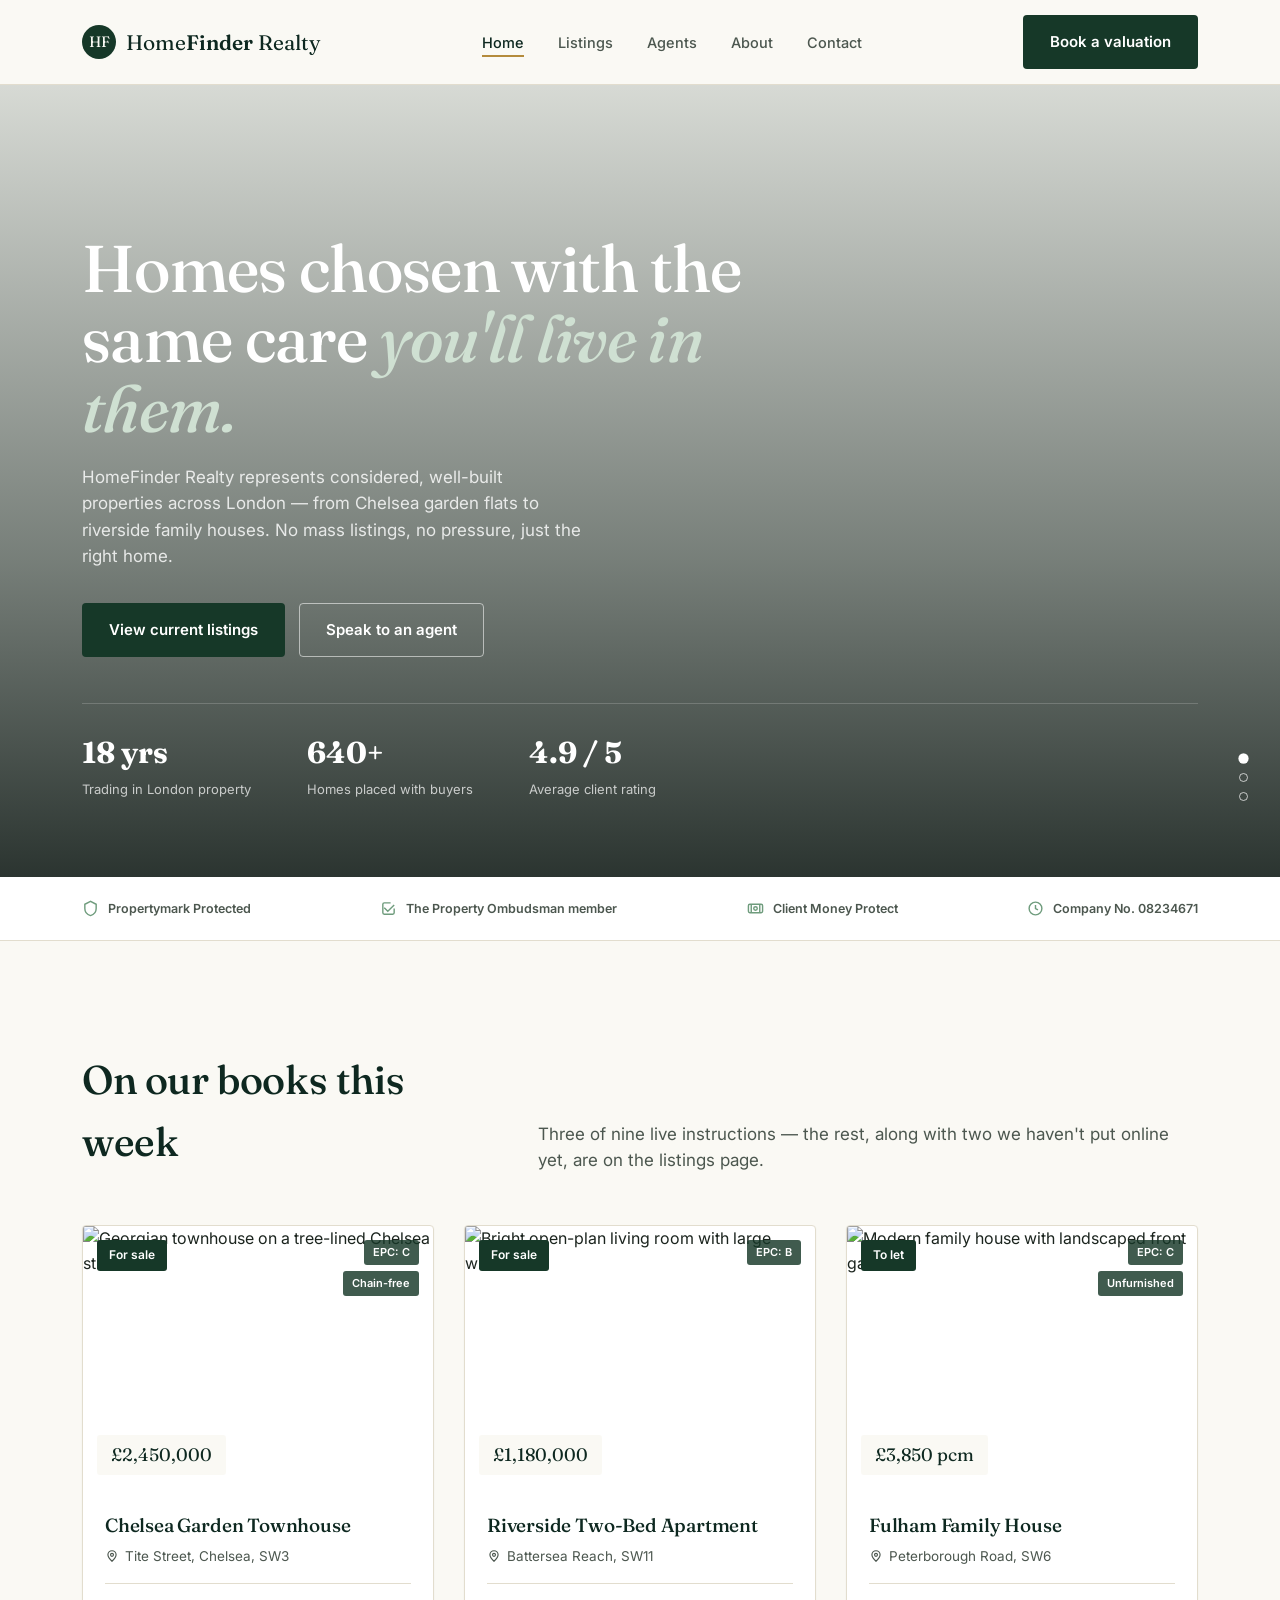
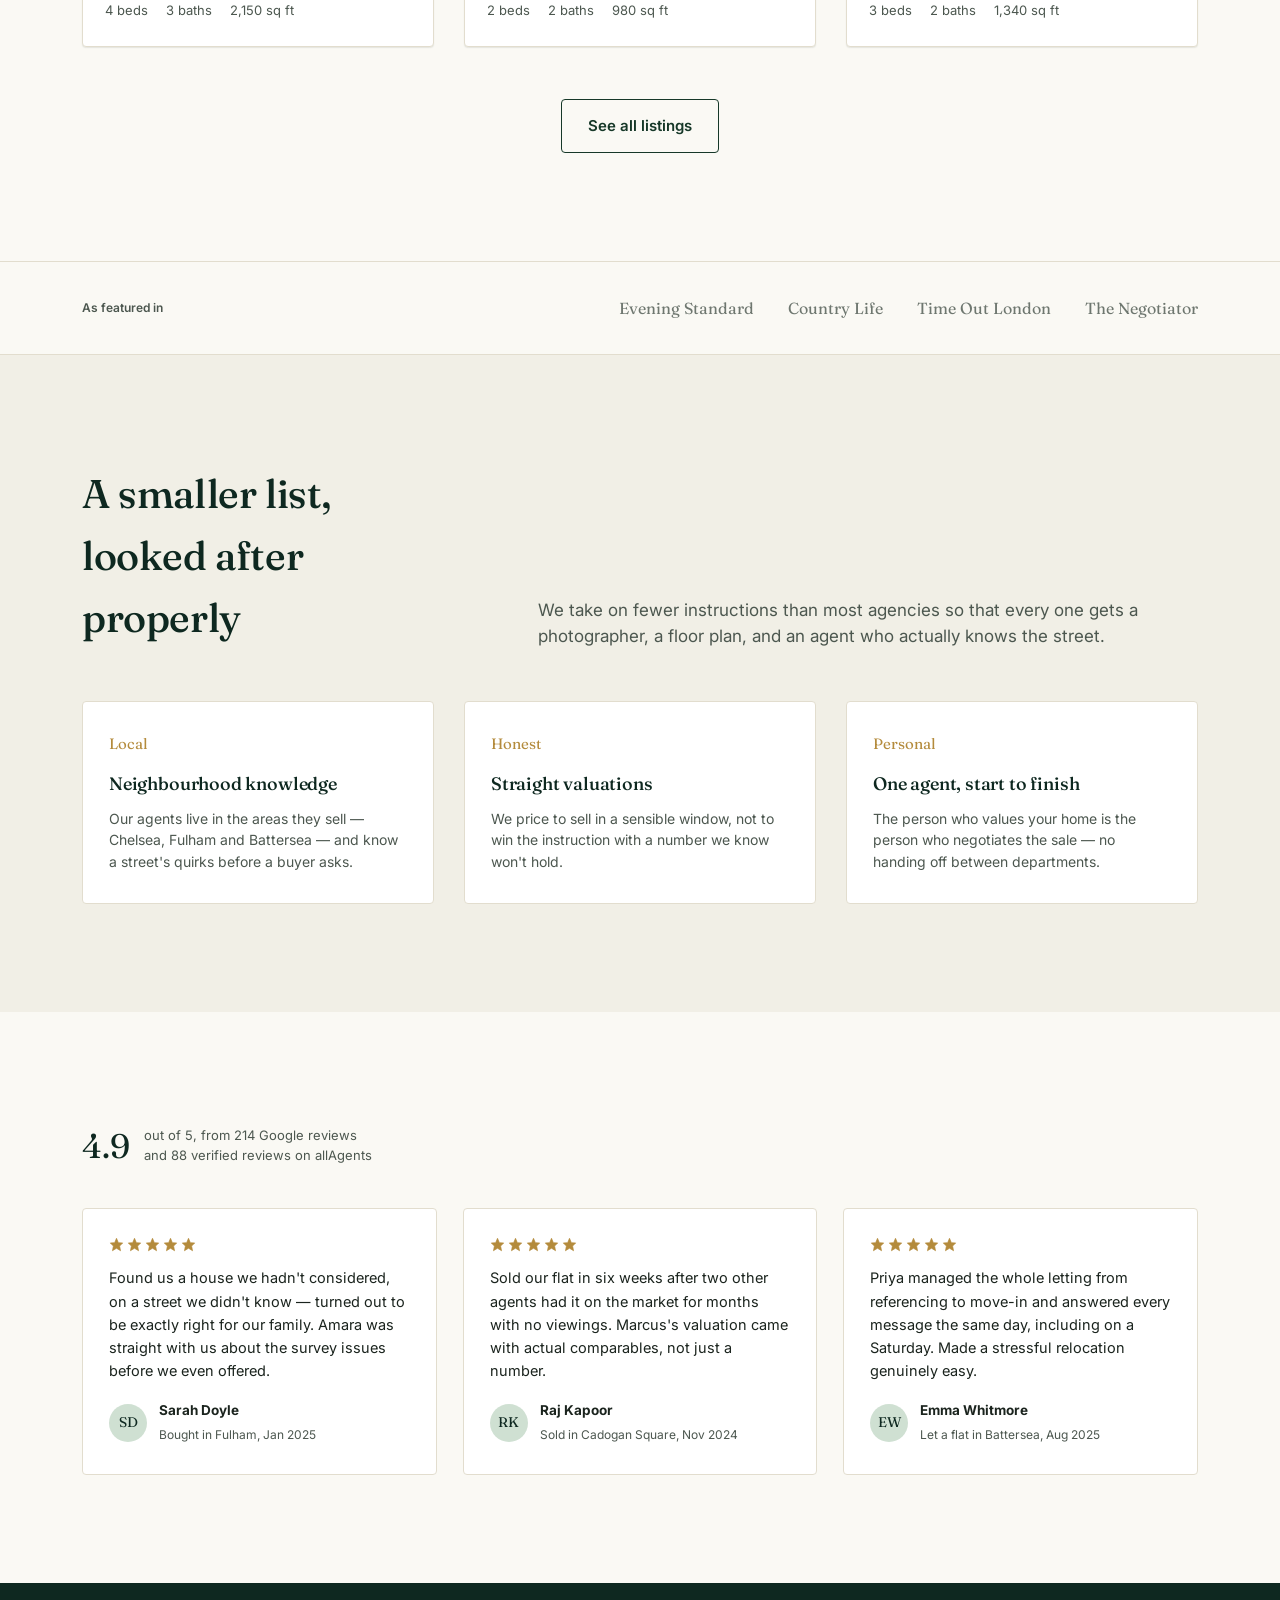
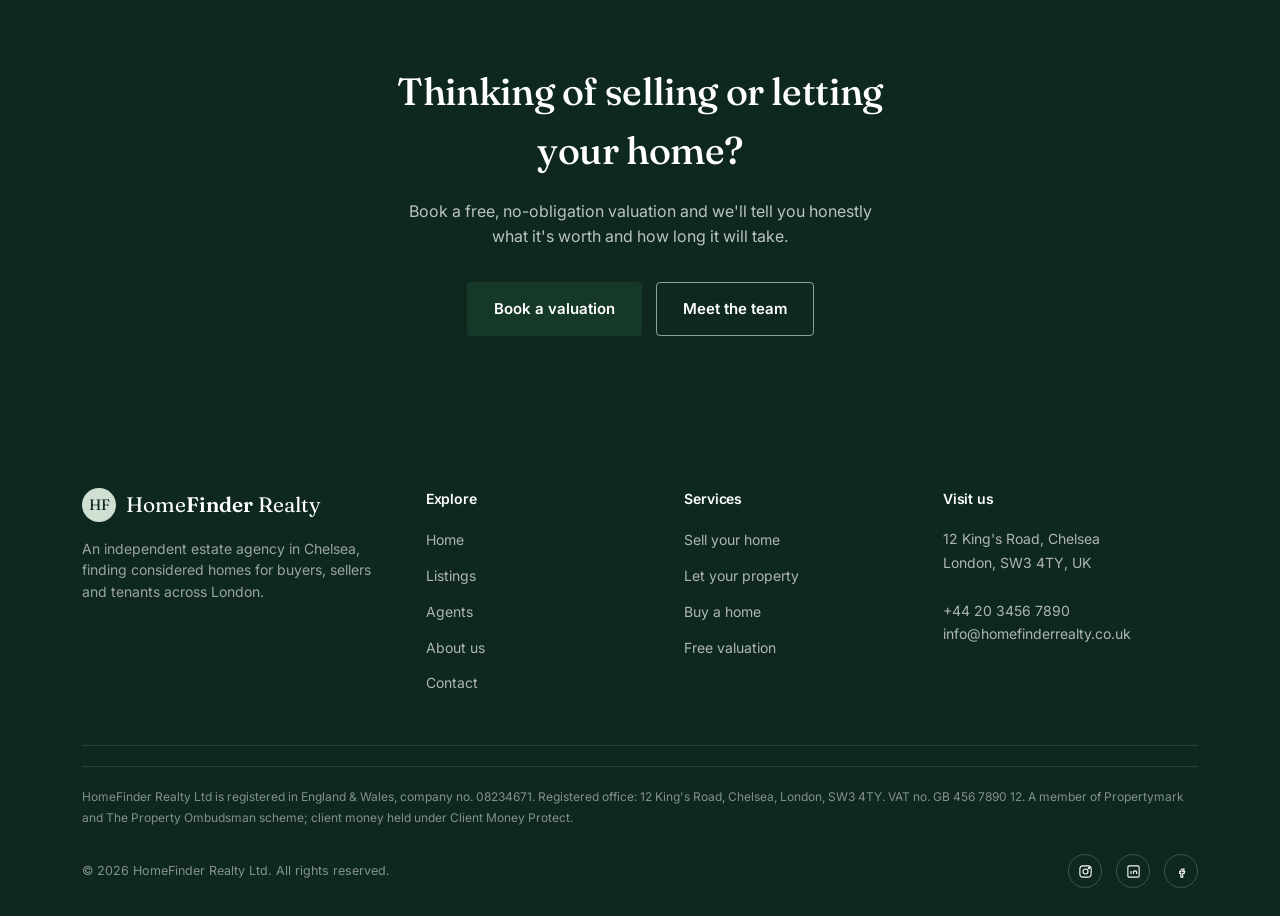
==== index.html @ c227a310 "first commit" ====
<!DOCTYPE html>
<html lang="en">
<head>
<meta charset="UTF-8">
<meta name="viewport" content="width=device-width, initial-scale=1.0">
<title>HomeFinder Realty — Chelsea Estate Agents &amp; Property Specialists</title>
<meta name="description" content="HomeFinder Realty is a Chelsea-based estate agency finding considered, well-built homes across London for buyers, sellers and tenants.">
<link rel="preconnect" href="https://fonts.googleapis.com">
<link rel="stylesheet" href="css/style.css">
</head>
<body>

<!-- ================= HEADER ================= -->
<header class="site-header">
  <div class="container">
    <a href="index.html" class="brand">
      <span class="mark">HF</span>
      <span class="name">Home<b>Finder</b> Realty</span>
    </a>
    <nav class="main-nav" aria-label="Primary">
      <ul>
        <li><a href="index.html" aria-current="page">Home</a></li>
        <li><a href="listings.html">Listings</a></li>
        <li><a href="agents.html">Agents</a></li>
        <li><a href="about.html">About</a></li>
        <li><a href="contact.html">Contact</a></li>
      </ul>
    </nav>
    <div class="header-actions">
      <a class="phone" href="tel:+442034567890">+44 20 3456 7890</a>
      <a class="btn btn-primary" href="contact.html">Book a valuation</a>
      <button class="nav-toggle" aria-label="Toggle menu" aria-expanded="false"><span></span></button>
    </div>
  </div>
</header>

<!-- ================= HERO ================= -->
<section class="hero">
  <div class="hero-slides">
    <div class="hero-slide is-active" style="background-image:url('https://images.unsplash.com/photo-1600596542815-ffad4c1539a9?auto=format&fit=crop&w=1600&q=80');"></div>
    <div class="hero-slide" style="background-image:url('https://images.unsplash.com/photo-1600585154340-be6161a56a0c?auto=format&fit=crop&w=1600&q=80');"></div>
    <div class="hero-slide" style="background-image:url('https://images.unsplash.com/photo-1600607687939-ce8a6c25118c?auto=format&fit=crop&w=1600&q=80');"></div>
  </div>
  <div class="container hero-content">
    <h1>Homes chosen with the same care <em>you'll live in them.</em></h1>
    <p class="hero-sub">HomeFinder Realty represents considered, well-built properties across London — from Chelsea garden flats to riverside family houses. No mass listings, no pressure, just the right home.</p>
    <div class="hero-cta">
      <a href="listings.html" class="btn btn-primary">View current listings</a>
      <a href="contact.html" class="btn btn-ghost on-dark">Speak to an agent</a>
    </div>
    <div class="hero-stats">
      <div class="stat"><b>18 yrs</b><span>Trading in London property</span></div>
      <div class="stat"><b>640+</b><span>Homes placed with buyers</span></div>
      <div class="stat"><b>4.9 / 5</b><span>Average client rating</span></div>
    </div>
  </div>
  <div class="hero-dots">
    <button class="is-active" aria-label="Slide 1"></button>
    <button aria-label="Slide 2"></button>
    <button aria-label="Slide 3"></button>
  </div>
</section>

<!-- ================= TRUST BAR ================= -->
<section class="trust-bar">
  <div class="container">
    <div class="trust-item">
      <svg viewBox="0 0 24 24" fill="none" stroke="currentColor" stroke-width="2"><path d="M12 2 4 6v6c0 5 3.4 8.7 8 10 4.6-1.3 8-5 8-10V6l-8-4z"/></svg>
      Propertymark Protected
    </div>
    <div class="trust-item">
      <svg viewBox="0 0 24 24" fill="none" stroke="currentColor" stroke-width="2"><path d="m20 7-9 9-5-5"/><path d="M20 12v6a2 2 0 0 1-2 2H6a2 2 0 0 1-2-2V6a2 2 0 0 1 2-2h9"/></svg>
      The Property Ombudsman member
    </div>
    <div class="trust-item">
      <svg viewBox="0 0 24 24" fill="none" stroke="currentColor" stroke-width="2"><rect x="2" y="6" width="20" height="12" rx="2"/><circle cx="12" cy="12" r="2.5"/><path d="M6 6v12M18 6v12"/></svg>
      Client Money Protect
    </div>
    <div class="trust-item">
      <svg viewBox="0 0 24 24" fill="none" stroke="currentColor" stroke-width="2"><circle cx="12" cy="12" r="9"/><path d="M12 7v5l3.5 2"/></svg>
      Company No. 08234671
    </div>
  </div>
</section>

<!-- ================= FEATURED LISTINGS ================= -->
<section class="section">
  <div class="container">
    <div class="section-head reveal">
      <div>
        <h2>On our books this week</h2>
      </div>
      <p class="lede">Three of nine live instructions — the rest, along with two we haven't put online yet, are on the listings page.</p>
    </div>

    <div class="grid-cards">

      <article class="card reveal">
        <div class="card-media">
          <img src="https://images.unsplash.com/photo-1600585154340-be6161a56a0c?auto=format&fit=crop&w=800&q=80" alt="Georgian townhouse on a tree-lined Chelsea street">
          <span class="card-tag">For sale</span>
          <div class="card-badges"><span class="chip">EPC: C</span><span class="chip">Chain-free</span></div>
          <span class="card-price">£2,450,000</span>
        </div>
        <div class="card-body">
          <h3>Chelsea Garden Townhouse</h3>
          <p class="card-loc">
            <svg width="14" height="14" viewBox="0 0 24 24" fill="none" stroke="currentColor" stroke-width="2"><path d="M12 21s-7-6.2-7-11a7 7 0 0 1 14 0c0 4.8-7 11-7 11z"/><circle cx="12" cy="10" r="2.5"/></svg>
            Tite Street, Chelsea, SW3
          </p>
          <div class="card-meta">
            <span>4 beds</span>
            <span>3 baths</span>
            <span>2,150 sq ft</span>
          </div>
        </div>
      </article>

      <article class="card reveal">
        <div class="card-media">
          <img src="https://images.unsplash.com/photo-1600596542815-ffad4c1539a9?auto=format&fit=crop&w=800&q=80" alt="Bright open-plan living room with large windows">
          <span class="card-tag">For sale</span>
          <div class="card-badges"><span class="chip">EPC: B</span></div>
          <span class="card-price">£1,180,000</span>
        </div>
        <div class="card-body">
          <h3>Riverside Two-Bed Apartment</h3>
          <p class="card-loc">
            <svg width="14" height="14" viewBox="0 0 24 24" fill="none" stroke="currentColor" stroke-width="2"><path d="M12 21s-7-6.2-7-11a7 7 0 0 1 14 0c0 4.8-7 11-7 11z"/><circle cx="12" cy="10" r="2.5"/></svg>
            Battersea Reach, SW11
          </p>
          <div class="card-meta">
            <span>2 beds</span>
            <span>2 baths</span>
            <span>980 sq ft</span>
          </div>
        </div>
      </article>

      <article class="card reveal">
        <div class="card-media">
          <img src="https://images.unsplash.com/photo-1512917774080-9991f1c4c750?auto=format&fit=crop&w=800&q=80" alt="Modern family house with landscaped front garden">
          <span class="card-tag">To let</span>
          <div class="card-badges"><span class="chip">EPC: C</span><span class="chip">Unfurnished</span></div>
          <span class="card-price">£3,850 pcm</span>
        </div>
        <div class="card-body">
          <h3>Fulham Family House</h3>
          <p class="card-loc">
            <svg width="14" height="14" viewBox="0 0 24 24" fill="none" stroke="currentColor" stroke-width="2"><path d="M12 21s-7-6.2-7-11a7 7 0 0 1 14 0c0 4.8-7 11-7 11z"/><circle cx="12" cy="10" r="2.5"/></svg>
            Peterborough Road, SW6
          </p>
          <div class="card-meta">
            <span>3 beds</span>
            <span>2 baths</span>
            <span>1,340 sq ft</span>
          </div>
        </div>
      </article>

    </div>

    <div class="section-foot reveal">
      <a href="listings.html" class="btn btn-ghost">See all listings</a>
    </div>
  </div>
</section>

<!-- ================= PRESS / ACCREDITATION ================= -->
<section class="press-strip">
  <div class="container">
    <span class="label">As featured in</span>
    <div class="press-names">
      <span>Evening Standard</span>
      <span>Country Life</span>
      <span>Time Out London</span>
      <span>The Negotiator</span>
    </div>
  </div>
</section>

<!-- ================= WHY HOMEFINDER ================= -->
<section class="section section-alt">
  <div class="container">
    <div class="section-head reveal">
      <div>
        <h2>A smaller list, looked after properly</h2>
      </div>
      <p class="lede">We take on fewer instructions than most agencies so that every one gets a photographer, a floor plan, and an agent who actually knows the street.</p>
    </div>
    <div class="values-grid">
      <div class="value-item reveal">
        <p class="num">Local</p>
        <h3>Neighbourhood knowledge</h3>
        <p>Our agents live in the areas they sell — Chelsea, Fulham and Battersea — and know a street's quirks before a buyer asks.</p>
      </div>
      <div class="value-item reveal">
        <p class="num">Honest</p>
        <h3>Straight valuations</h3>
        <p>We price to sell in a sensible window, not to win the instruction with a number we know won't hold.</p>
      </div>
      <div class="value-item reveal">
        <p class="num">Personal</p>
        <h3>One agent, start to finish</h3>
        <p>The person who values your home is the person who negotiates the sale — no handing off between departments.</p>
      </div>
    </div>
  </div>
</section>

<!-- ================= REVIEWS ================= -->
<section class="section">
  <div class="container">
    <div class="review-summary reveal">
      <span class="score">4.9</span>
      <div class="score-detail">out of 5, from 214 Google reviews<br>and 88 verified reviews on allAgents</div>
    </div>
    <div class="review-grid">

      <div class="review-card reveal">
        <div class="review-stars">
          <svg viewBox="0 0 24 24"><polygon points="12 2 15 9 22 9.5 17 14.5 18.5 22 12 18 5.5 22 7 14.5 2 9.5 9 9"/></svg>
          <svg viewBox="0 0 24 24"><polygon points="12 2 15 9 22 9.5 17 14.5 18.5 22 12 18 5.5 22 7 14.5 2 9.5 9 9"/></svg>
          <svg viewBox="0 0 24 24"><polygon points="12 2 15 9 22 9.5 17 14.5 18.5 22 12 18 5.5 22 7 14.5 2 9.5 9 9"/></svg>
          <svg viewBox="0 0 24 24"><polygon points="12 2 15 9 22 9.5 17 14.5 18.5 22 12 18 5.5 22 7 14.5 2 9.5 9 9"/></svg>
          <svg viewBox="0 0 24 24"><polygon points="12 2 15 9 22 9.5 17 14.5 18.5 22 12 18 5.5 22 7 14.5 2 9.5 9 9"/></svg>
        </div>
        <p>Found us a house we hadn't considered, on a street we didn't know — turned out to be exactly right for our family. Amara was straight with us about the survey issues before we even offered.</p>
        <div class="review-who">
          <span class="avatar">SD</span>
          <div><b>Sarah Doyle</b><span>Bought in Fulham, Jan 2025</span></div>
        </div>
      </div>

      <div class="review-card reveal">
        <div class="review-stars">
          <svg viewBox="0 0 24 24"><polygon points="12 2 15 9 22 9.5 17 14.5 18.5 22 12 18 5.5 22 7 14.5 2 9.5 9 9"/></svg>
          <svg viewBox="0 0 24 24"><polygon points="12 2 15 9 22 9.5 17 14.5 18.5 22 12 18 5.5 22 7 14.5 2 9.5 9 9"/></svg>
          <svg viewBox="0 0 24 24"><polygon points="12 2 15 9 22 9.5 17 14.5 18.5 22 12 18 5.5 22 7 14.5 2 9.5 9 9"/></svg>
          <svg viewBox="0 0 24 24"><polygon points="12 2 15 9 22 9.5 17 14.5 18.5 22 12 18 5.5 22 7 14.5 2 9.5 9 9"/></svg>
          <svg viewBox="0 0 24 24"><polygon points="12 2 15 9 22 9.5 17 14.5 18.5 22 12 18 5.5 22 7 14.5 2 9.5 9 9"/></svg>
        </div>
        <p>Sold our flat in six weeks after two other agents had it on the market for months with no viewings. Marcus's valuation came with actual comparables, not just a number.</p>
        <div class="review-who">
          <span class="avatar">RK</span>
          <div><b>Raj Kapoor</b><span>Sold in Cadogan Square, Nov 2024</span></div>
        </div>
      </div>

      <div class="review-card reveal">
        <div class="review-stars">
          <svg viewBox="0 0 24 24"><polygon points="12 2 15 9 22 9.5 17 14.5 18.5 22 12 18 5.5 22 7 14.5 2 9.5 9 9"/></svg>
          <svg viewBox="0 0 24 24"><polygon points="12 2 15 9 22 9.5 17 14.5 18.5 22 12 18 5.5 22 7 14.5 2 9.5 9 9"/></svg>
          <svg viewBox="0 0 24 24"><polygon points="12 2 15 9 22 9.5 17 14.5 18.5 22 12 18 5.5 22 7 14.5 2 9.5 9 9"/></svg>
          <svg viewBox="0 0 24 24"><polygon points="12 2 15 9 22 9.5 17 14.5 18.5 22 12 18 5.5 22 7 14.5 2 9.5 9 9"/></svg>
          <svg viewBox="0 0 24 24"><polygon points="12 2 15 9 22 9.5 17 14.5 18.5 22 12 18 5.5 22 7 14.5 2 9.5 9 9"/></svg>
        </div>
        <p>Priya managed the whole letting from referencing to move-in and answered every message the same day, including on a Saturday. Made a stressful relocation genuinely easy.</p>
        <div class="review-who">
          <span class="avatar">EW</span>
          <div><b>Emma Whitmore</b><span>Let a flat in Battersea, Aug 2025</span></div>
        </div>
      </div>

    </div>
  </div>
</section>

<!-- ================= CTA BAND ================= -->
<section class="cta-band">
  <div class="container reveal">
    <h2>Thinking of selling or letting your home?</h2>
    <p>Book a free, no-obligation valuation and we'll tell you honestly what it's worth and how long it will take.</p>
    <div class="btn-group">
      <a href="contact.html" class="btn btn-primary">Book a valuation</a>
      <a href="agents.html" class="btn btn-ghost on-dark">Meet the team</a>
    </div>
  </div>
</section>

<!-- ================= FOOTER ================= -->
<footer class="site-footer">
  <div class="container">
    <div class="footer-grid">
      <div class="footer-brand">
        <a href="index.html" class="brand">
          <span class="mark">HF</span>
          <span class="name">Home<b>Finder</b> Realty</span>
        </a>
        <p>An independent estate agency in Chelsea, finding considered homes for buyers, sellers and tenants across London.</p>
      </div>
      <div class="footer-col">
        <h4>Explore</h4>
        <ul>
          <li><a href="index.html">Home</a></li>
          <li><a href="listings.html">Listings</a></li>
          <li><a href="agents.html">Agents</a></li>
          <li><a href="about.html">About us</a></li>
          <li><a href="contact.html">Contact</a></li>
        </ul>
      </div>
      <div class="footer-col">
        <h4>Services</h4>
        <ul>
          <li><a href="contact.html">Sell your home</a></li>
          <li><a href="contact.html">Let your property</a></li>
          <li><a href="listings.html">Buy a home</a></li>
          <li><a href="contact.html">Free valuation</a></li>
        </ul>
      </div>
      <div class="footer-col">
        <h4>Visit us</h4>
        <address>
          12 King's Road, Chelsea<br>
          London, SW3 4TY, UK<br><br>
          <a href="tel:+442034567890">+44 20 3456 7890</a><br>
          <a href="mailto:info@homefinderrealty.co.uk">info@homefinderrealty.co.uk</a>
        </address>
      </div>
    </div>
    <p class="legal-strip">HomeFinder Realty Ltd is registered in England &amp; Wales, company no. 08234671. Registered office: 12 King's Road, Chelsea, London, SW3 4TY. VAT no. GB 456 7890 12. A member of Propertymark and The Property Ombudsman scheme; client money held under Client Money Protect.</p>
    <div class="footer-bottom">
      <span>© <span data-year></span> HomeFinder Realty Ltd. All rights reserved.</span>
      <div class="social-row">
        <a href="#" aria-label="Instagram"><svg viewBox="0 0 24 24" fill="none" stroke="currentColor" stroke-width="1.8"><rect x="3" y="3" width="18" height="18" rx="5"/><circle cx="12" cy="12" r="4"/><circle cx="17.5" cy="6.5" r="1"/></svg></a>
        <a href="#" aria-label="LinkedIn"><svg viewBox="0 0 24 24" fill="none" stroke="currentColor" stroke-width="1.8"><rect x="3" y="3" width="18" height="18" rx="2"/><line x1="8" y1="11" x2="8" y2="16"/><line x1="8" y1="8" x2="8" y2="8"/><line x1="12" y1="11" x2="12" y2="16"/><path d="M12 13c0-1.2 1-2 2.5-2s2.5.8 2.5 2v3"/></svg></a>
        <a href="#" aria-label="Facebook"><svg viewBox="0 0 24 24" fill="none" stroke="currentColor" stroke-width="1.8"><path d="M15 8h-2a2 2 0 0 0-2 2v2H9v3h2v6h3v-6h2.2l.8-3H14v-1.5a.5.5 0 0 1 .5-.5H16V8z"/></svg></a>
      </div>
    </div>
  </div>
</footer>

<script src="js/script.js"></script>
</body>
</html>
---- css/style.css ----
/* ==========================================================================
   HomeFinder Realty — Shared Stylesheet
   Palette: deep pine green / sage / warm off-white / soft gold
   Type: Fraunces (display, serif) + Inter (body, sans)
   ========================================================================== */

@import url('https://fonts.googleapis.com/css2?family=Fraunces:ital,opsz,wght@0,9..144,300;0,9..144,400;0,9..144,500;0,9..144,600;1,9..144,400&family=Inter:wght@400;500;600;700&display=swap');

:root{
  --pine:        #163828;
  --pine-deep:   #0e2820;
  --sage:        #6f9c7d;
  --sage-light:  #cfe0d2;
  --paper:       #faf9f4;
  --paper-dim:   #f1efe6;
  --white:       #ffffff;
  --ink:         #1b241e;
  --ink-soft:    #4c574f;
  --gold:        #b48b3c;
  --line:        #e2ddce;

  --serif: 'Fraunces', Georgia, serif;
  --sans:  'Inter', -apple-system, BlinkMacSystemFont, 'Segoe UI', sans-serif;

  --container: 1180px;
  --radius: 4px;
  --shadow-rest:  0 1px 2px rgba(15,30,20,.06), 0 1px 1px rgba(15,30,20,.04);
  --shadow-lift:  0 28px 45px -18px rgba(14,40,28,.35), 0 8px 18px -8px rgba(14,40,28,.18);
  --ease: cubic-bezier(.22,.68,0,1);
}

*, *::before, *::after{ box-sizing: border-box; }
html{ scroll-behavior: smooth; }
@media (prefers-reduced-motion: reduce){
  html{ scroll-behavior: auto; }
  *, *::before, *::after{ animation-duration: .001ms !important; animation-iteration-count: 1 !important; transition-duration: .001ms !important; scroll-behavior: auto !important; }
}

body{
  margin: 0;
  font-family: var(--sans);
  color: var(--ink);
  background: var(--paper);
  -webkit-font-smoothing: antialiased;
  line-height: 1.55;
}

img{ max-width: 100%; display: block; }
a{ color: inherit; text-decoration: none; }
ul{ margin: 0; padding: 0; list-style: none; }
button{ font-family: inherit; cursor: pointer; }

:focus-visible{
  outline: 2px solid var(--gold);
  outline-offset: 3px;
}

.container{
  max-width: var(--container);
  margin: 0 auto;
  padding: 0 32px;
}

h1, h2, h3, h4{
  font-family: var(--serif);
  font-weight: 500;
  color: var(--pine-deep);
  margin: 0;
  letter-spacing: -0.01em;
}

.eyebrow{
  font-family: var(--sans);
  font-size: 13px;
  font-weight: 600;
  color: var(--gold);
  margin: 0 0 14px;
}

p{ margin: 0; }

.lede{
  color: var(--ink-soft);
  font-size: 17px;
  max-width: 60ch;
}

/* ---------- Buttons ---------- */
.btn{
  display: inline-flex;
  align-items: center;
  gap: 10px;
  padding: 14px 26px;
  border-radius: var(--radius);
  font-size: 15px;
  font-weight: 600;
  border: 1px solid transparent;
  transition: transform .35s var(--ease), background .25s ease, color .25s ease, border-color .25s ease;
}
.btn-primary{
  background: var(--pine);
  color: var(--white);
}
.btn-primary:hover{ background: var(--pine-deep); transform: translateY(-2px); }
.btn-ghost{
  background: transparent;
  border-color: var(--pine);
  color: var(--pine);
}
.btn-ghost:hover{ background: var(--pine); color: var(--white); transform: translateY(-2px); }
.btn-ghost.on-dark{ border-color: rgba(255,255,255,.55); color: var(--white); }
.btn-ghost.on-dark:hover{ background: var(--white); color: var(--pine-deep); }

/* ---------- Header ---------- */
.site-header{
  position: sticky;
  top: 0;
  z-index: 100;
  background: rgba(250,249,244,.88);
  backdrop-filter: saturate(160%) blur(10px);
  border-bottom: 1px solid var(--line);
}
.site-header .container{
  display: flex;
  align-items: center;
  justify-content: space-between;
  height: 84px;
}
.brand{
  display: flex;
  align-items: center;
  gap: 10px;
  font-family: var(--serif);
  font-size: 21px;
  color: var(--pine-deep);
}
.brand .mark{
  width: 34px; height: 34px;
  border-radius: 50%;
  background: var(--pine);
  color: var(--paper);
  display: flex; align-items: center; justify-content: center;
  font-size: 15px;
  font-family: var(--serif);
}
.brand .name b{ font-weight: 600; }

.main-nav ul{ display: flex; gap: 34px; }
.main-nav a{
  font-size: 14.5px;
  font-weight: 500;
  color: var(--ink-soft);
  position: relative;
  padding: 6px 0;
  transition: color .2s ease;
}
.main-nav a::after{
  content: '';
  position: absolute; left: 0; right: 100%; bottom: 0;
  height: 1.5px; background: var(--gold);
  transition: right .3s var(--ease);
}
.main-nav a:hover, .main-nav a[aria-current="page"]{ color: var(--pine-deep); }
.main-nav a:hover::after, .main-nav a[aria-current="page"]::after{ right: 0; }

.header-actions{ display: flex; align-items: center; gap: 18px; }
.header-actions .phone{ font-size: 14px; font-weight: 600; color: var(--pine-deep); display: none; }

.nav-toggle{
  display: none;
  width: 40px; height: 40px;
  border: 1px solid var(--line);
  border-radius: var(--radius);
  background: var(--white);
  align-items: center; justify-content: center;
}
.nav-toggle span, .nav-toggle span::before, .nav-toggle span::after{
  content: '';
  display: block;
  width: 18px; height: 1.5px;
  background: var(--pine-deep);
  position: relative;
  transition: transform .25s ease, opacity .25s ease;
}
.nav-toggle span::before{ position: absolute; top: -6px; }
.nav-toggle span::after{ position: absolute; top: 6px; }
.nav-toggle.is-open span{ background: transparent; }
.nav-toggle.is-open span::before{ transform: translateY(6px) rotate(45deg); }
.nav-toggle.is-open span::after{ transform: translateY(-6px) rotate(-45deg); }

/* ---------- Hero w/ slider ---------- */
.hero{
  position: relative;
  min-height: 88vh;
  display: flex;
  align-items: flex-end;
  overflow: hidden;
  color: var(--white);
}
.hero-slides{ position: absolute; inset: 0; }
.hero-slide{
  position: absolute; inset: 0;
  background-size: cover;
  background-position: center;
  opacity: 0;
  transform: scale(1.08);
  transition: opacity 1.4s var(--ease), transform 8s linear;
}
.hero-slide.is-active{ opacity: 1; transform: scale(1); }
.hero::before{
  content: '';
  position: absolute; inset: 0;
  background: linear-gradient(180deg, rgba(14,40,32,.15) 0%, rgba(11,26,20,.55) 60%, rgba(9,20,16,.86) 100%);
  z-index: 1;
}
.hero-content{
  position: relative; z-index: 2;
  width: 100%;
  padding-bottom: 76px;
}
.hero-content .eyebrow{ color: var(--sage-light); }
.hero h1{
  color: var(--white);
  font-size: clamp(38px, 5.6vw, 66px);
  line-height: 1.06;
  max-width: 16ch;
}
.hero h1 em{ font-style: italic; color: var(--sage-light); }
.hero-sub{
  margin-top: 20px;
  max-width: 46ch;
  color: rgba(255,255,255,.82);
  font-size: 17px;
}
.hero-cta{ margin-top: 34px; display: flex; gap: 14px; flex-wrap: wrap; }

.hero-dots{
  position: absolute; right: 32px; bottom: 76px; z-index: 3;
  display: flex; flex-direction: column; gap: 10px;
}
.hero-dots button{
  width: 9px; height: 9px; border-radius: 50%;
  border: 1px solid rgba(255,255,255,.7);
  background: transparent;
  padding: 0;
  transition: background .25s ease, transform .25s ease;
}
.hero-dots button.is-active{ background: var(--white); transform: scale(1.15); }

.hero-stats{
  position: relative; z-index: 2;
  border-top: 1px solid rgba(255,255,255,.18);
  margin-top: 46px;
  padding-top: 26px;
  display: flex;
  gap: 56px;
  flex-wrap: wrap;
}
.hero-stats .stat b{
  display: block;
  font-family: var(--serif);
  font-size: 30px;
  color: var(--white);
}
.hero-stats .stat span{
  font-size: 13px;
  color: rgba(255,255,255,.72);
}

/* ---------- Section scaffolding ---------- */
.section{ padding: 108px 0; }
.section-tight{ padding: 76px 0; }
.section-alt{ background: var(--paper-dim); }
.section-dark{ background: var(--pine-deep); color: var(--paper); }
.section-dark h2, .section-dark h3{ color: var(--white); }
.section-dark .lede{ color: rgba(250,249,244,.72); }

.section-head{
  display: flex;
  justify-content: space-between;
  align-items: flex-end;
  gap: 40px;
  margin-bottom: 52px;
}
.section-head h2{ font-size: clamp(28px, 3.4vw, 40px); max-width: 14ch; }

/* ---------- Property cards ---------- */
.grid-cards{
  display: grid;
  grid-template-columns: repeat(3, 1fr);
  gap: 30px;
}
.card{
  background: var(--white);
  border: 1px solid var(--line);
  border-radius: var(--radius);
  overflow: hidden;
  box-shadow: var(--shadow-rest);
  transform: translateY(0) translateZ(0);
  transition: transform .5s var(--ease), box-shadow .5s var(--ease), border-color .5s ease;
  will-change: transform;
}
.card:hover{
  transform: translateY(-10px) rotateX(2.5deg) rotateY(-2.5deg);
  box-shadow: var(--shadow-lift);
  border-color: transparent;
}
.card-media{
  position: relative;
  aspect-ratio: 4 / 3;
  overflow: hidden;
}
.card-media img{
  width: 100%; height: 100%; object-fit: cover;
  transition: transform .7s var(--ease);
}
.card:hover .card-media img{ transform: scale(1.07); }
.card-tag{
  position: absolute; top: 14px; left: 14px;
  background: var(--pine);
  color: var(--white);
  font-size: 12px; font-weight: 600;
  padding: 6px 12px;
  border-radius: 3px;
}
.card-price{
  position: absolute; bottom: 14px; left: 14px;
  background: rgba(250,249,244,.94);
  color: var(--pine-deep);
  font-family: var(--serif);
  font-size: 18px;
  padding: 6px 14px;
  border-radius: 3px;
}
.card-body{ padding: 22px 22px 26px; }
.card-body h3{ font-size: 19px; margin-bottom: 6px; }
.card-loc{
  font-size: 13.5px; color: var(--ink-soft);
  display: flex; align-items: center; gap: 6px;
  margin-bottom: 16px;
}
.card-meta{
  display: flex;
  gap: 18px;
  padding-top: 16px;
  border-top: 1px solid var(--line);
  font-size: 13px;
  color: var(--ink-soft);
}
.card-meta span{ display: flex; align-items: center; gap: 6px; }
.card-meta svg{ width: 15px; height: 15px; stroke: var(--sage); flex-shrink: 0; }

.section-foot{ margin-top: 52px; text-align: center; }

/* ---------- Filter bar (listings) ---------- */
.filter-bar{
  background: var(--white);
  border: 1px solid var(--line);
  border-radius: var(--radius);
  padding: 22px;
  display: grid;
  grid-template-columns: repeat(4, 1fr) auto;
  gap: 16px;
  align-items: end;
  margin-bottom: 48px;
}
.field{ display: flex; flex-direction: column; gap: 8px; }
.field label{ font-size: 12.5px; font-weight: 600; color: var(--ink-soft); }
.field select, .field input{
  border: 1px solid var(--line);
  border-radius: 3px;
  padding: 11px 12px;
  font-family: var(--sans);
  font-size: 14px;
  background: var(--paper);
  color: var(--ink);
}
.field select:focus, .field input:focus{ border-color: var(--sage); }
.filter-bar .btn{ padding: 12px 22px; white-space: nowrap; }
.results-count{ font-size: 14px; color: var(--ink-soft); margin-bottom: 24px; }
.no-results{
  display: none;
  padding: 60px 20px;
  text-align: center;
  color: var(--ink-soft);
  border: 1px dashed var(--line);
  border-radius: var(--radius);
}
.no-results.is-visible{ display: block; }

/* ---------- Agents ---------- */
.grid-agents{
  display: grid;
  grid-template-columns: repeat(4, 1fr);
  gap: 26px;
}
.agent-card{
  background: var(--white);
  border: 1px solid var(--line);
  border-radius: var(--radius);
  overflow: hidden;
  text-align: center;
  transition: transform .5s var(--ease), box-shadow .5s var(--ease);
}
.agent-card:hover{ transform: translateY(-8px); box-shadow: var(--shadow-lift); }
.agent-photo{ aspect-ratio: 1; overflow: hidden; }
.agent-photo img{ width: 100%; height: 100%; object-fit: cover; }
.agent-body{ padding: 22px 18px 26px; }
.agent-body h3{ font-size: 17px; margin-bottom: 4px; }
.agent-role{ font-size: 12.5px; color: var(--gold); font-weight: 600; margin-top: 2px; }
.agent-qual{ font-size: 11px; color: var(--ink-soft); margin-bottom: 12px; }
.agent-desc{ font-size: 13.5px; color: var(--ink-soft); margin-bottom: 16px; }
.agent-contact{ display: flex; justify-content: center; gap: 14px; font-size: 12.5px; }
.agent-contact a{ color: var(--pine); font-weight: 600; }
.agent-contact a:hover{ text-decoration: underline; }

/* ---------- About page ---------- */
.split{
  display: grid;
  grid-template-columns: 1fr 1fr;
  gap: 72px;
  align-items: center;
}
.split-media{ position: relative; }
.split-media img{ border-radius: var(--radius); width: 100%; aspect-ratio: 4/3.2; object-fit: cover; }
.split-media .float-card{
  position: absolute;
  bottom: -28px; left: -28px;
  background: var(--white);
  border: 1px solid var(--line);
  border-radius: var(--radius);
  padding: 20px 26px;
  box-shadow: var(--shadow-lift);
}
.float-card b{ font-family: var(--serif); font-size: 26px; color: var(--pine); display: block; }
.float-card span{ font-size: 12.5px; color: var(--ink-soft); }

.values-grid{
  display: grid;
  grid-template-columns: repeat(3, 1fr);
  gap: 30px;
  margin-top: 20px;
}
.value-item{
  padding: 30px 26px;
  background: var(--white);
  border: 1px solid var(--line);
  border-radius: var(--radius);
  transition: border-color .3s ease, transform .3s ease;
}
.value-item:hover{ border-color: var(--sage); transform: translateY(-4px); }
.value-item .num{ font-family: var(--serif); font-size: 15px; color: var(--gold); margin-bottom: 14px; }
.value-item h3{ font-size: 18px; margin-bottom: 10px; }
.value-item p{ font-size: 14px; color: var(--ink-soft); }

.timeline{ margin-top: 20px; }
.timeline-row{
  display: grid;
  grid-template-columns: 120px 1fr;
  gap: 28px;
  padding: 26px 0;
  border-top: 1px solid var(--line);
}
.timeline-row:last-child{ border-bottom: 1px solid var(--line); }
.timeline-row b{ font-family: var(--serif); color: var(--pine); font-size: 20px; }
.timeline-row p{ color: var(--ink-soft); font-size: 14.5px; }
.timeline-row h4{ font-size: 16px; margin-bottom: 6px; }

/* ---------- Contact ---------- */
.contact-grid{
  display: grid;
  grid-template-columns: 1fr 1.15fr;
  gap: 60px;
}
.info-card{
  display: flex;
  gap: 16px;
  padding: 22px 0;
  border-top: 1px solid var(--line);
}
.info-card:last-child{ padding-bottom: 0; }
.info-card .ico{
  width: 42px; height: 42px; flex-shrink: 0;
  border-radius: 50%;
  background: var(--sage-light);
  display: flex; align-items: center; justify-content: center;
}
.info-card .ico svg{ width: 19px; height: 19px; stroke: var(--pine); }
.info-card h4{ font-size: 15px; margin-bottom: 4px; }
.info-card p, .info-card a{ font-size: 14.5px; color: var(--ink-soft); }
.info-card a:hover{ color: var(--pine); }

.contact-form{
  background: var(--white);
  border: 1px solid var(--line);
  border-radius: var(--radius);
  padding: 40px;
}
.form-row{ display: grid; grid-template-columns: 1fr 1fr; gap: 18px; }
.form-field{ margin-bottom: 20px; display: flex; flex-direction: column; gap: 8px; }
.form-field label{ font-size: 13px; font-weight: 600; }
.form-field input, .form-field select, .form-field textarea{
  border: 1px solid var(--line);
  border-radius: 3px;
  padding: 13px 14px;
  font-family: var(--sans);
  font-size: 14.5px;
  background: var(--paper);
  color: var(--ink);
  resize: vertical;
}
.form-field textarea{ min-height: 130px; }
.form-field input:focus, .form-field select:focus, .form-field textarea:focus{ border-color: var(--sage); }
.form-note{ font-size: 12.5px; color: var(--ink-soft); margin-top: 14px; }
.form-success{
  display: none;
  background: var(--sage-light);
  color: var(--pine-deep);
  border-radius: 3px;
  padding: 14px 16px;
  font-size: 14px;
  margin-bottom: 18px;
}
.form-success.is-visible{ display: block; }

.map-frame{
  border: 1px solid var(--line);
  border-radius: var(--radius);
  overflow: hidden;
  margin-top: 56px;
}
.map-frame iframe{ width: 100%; height: 380px; border: 0; display: block; }

/* ---------- Trust bar ---------- */
.trust-bar{
  background: var(--white);
  border-bottom: 1px solid var(--line);
  padding: 22px 0;
}
.trust-bar .container{
  display: flex;
  align-items: center;
  justify-content: space-between;
  gap: 30px;
  flex-wrap: wrap;
}
.trust-bar .trust-item{
  display: flex;
  align-items: center;
  gap: 9px;
  font-size: 12.5px;
  font-weight: 600;
  color: var(--ink-soft);
  white-space: nowrap;
}
.trust-bar .trust-item svg{ width: 17px; height: 17px; stroke: var(--sage); flex-shrink: 0; }

/* ---------- Reviews ---------- */
.review-grid{
  display: grid;
  grid-template-columns: repeat(3, 1fr);
  gap: 26px;
}
.review-card{
  background: var(--white);
  border: 1px solid var(--line);
  border-radius: var(--radius);
  padding: 28px 26px;
}
.review-stars{ display: flex; gap: 3px; margin-bottom: 14px; }
.review-stars svg{ width: 15px; height: 15px; fill: var(--gold); stroke: var(--gold); }
.review-card p{ font-size: 14.5px; color: var(--ink); margin-bottom: 18px; line-height: 1.6; }
.review-who{ display: flex; align-items: center; gap: 12px; }
.review-who .avatar{
  width: 38px; height: 38px; border-radius: 50%;
  background: var(--sage-light);
  color: var(--pine-deep);
  display: flex; align-items: center; justify-content: center;
  font-family: var(--serif); font-size: 14px;
  flex-shrink: 0;
}
.review-who b{ display: block; font-size: 13.5px; }
.review-who span{ font-size: 12px; color: var(--ink-soft); }
.review-summary{
  display: flex; align-items: center; gap: 14px;
  margin-bottom: 36px;
  flex-wrap: wrap;
}
.review-summary .score{ font-family: var(--serif); font-size: 34px; color: var(--pine-deep); }
.review-summary .score-detail{ font-size: 13px; color: var(--ink-soft); line-height: 1.5; }

/* ---------- Press / accreditation strip ---------- */
.press-strip{
  padding: 34px 0;
  border-top: 1px solid var(--line);
  border-bottom: 1px solid var(--line);
}
.press-strip .container{
  display: flex;
  align-items: center;
  justify-content: space-between;
  flex-wrap: wrap;
  gap: 24px;
}
.press-strip .label{ font-size: 12px; color: var(--ink-soft); font-weight: 600; }
.press-strip .press-names{
  display: flex; gap: 34px; flex-wrap: wrap;
}
.press-strip .press-names span{
  font-family: var(--serif);
  font-size: 16px;
  color: var(--ink-soft);
  opacity: .8;
}

/* ---------- EPC / badge chips on cards ---------- */
.card-badges{
  position: absolute; top: 14px; right: 14px;
  display: flex; flex-direction: column; gap: 6px; align-items: flex-end;
}
.chip{
  background: rgba(22,56,40,.82);
  color: var(--white);
  font-size: 11px; font-weight: 600;
  padding: 4px 9px;
  border-radius: 3px;
}

/* ---------- Regulatory footer note ---------- */
.legal-strip{
  border-top: 1px solid rgba(255,255,255,.12);
  padding-top: 20px;
  margin-top: 20px;
  font-size: 12px;
  color: rgba(250,249,244,.5);
  line-height: 1.7;
}

/* ---------- CTA band ---------- */
.cta-band{
  background: var(--pine-deep);
  color: var(--white);
  padding: 80px 0;
  text-align: center;
}
.cta-band h2{ color: var(--white); font-size: clamp(26px,3.4vw,38px); max-width: 20ch; margin: 0 auto 18px; }
.cta-band p{ color: rgba(255,255,255,.72); max-width: 50ch; margin: 0 auto 34px; }
.cta-band .btn-group{ display: flex; gap: 14px; justify-content: center; flex-wrap: wrap; }

/* ---------- Page header (interior pages) ---------- */
.page-header{
  background: var(--pine-deep);
  color: var(--white);
  padding: 130px 0 64px;
}
.page-header .eyebrow{ color: var(--sage-light); }
.page-header h1{ color: var(--white); font-size: clamp(32px, 4.4vw, 50px); max-width: 20ch; }
.page-header p{ color: rgba(255,255,255,.72); margin-top: 16px; max-width: 55ch; }
.breadcrumb{ font-size: 13px; color: rgba(255,255,255,.55); margin-top: 20px; }
.breadcrumb a:hover{ color: var(--white); }

/* ---------- Testimonial ---------- */
.testimonial{
  max-width: 760px; margin: 0 auto; text-align: center;
}
.testimonial blockquote{
  font-family: var(--serif);
  font-size: clamp(22px, 2.6vw, 30px);
  font-style: italic;
  color: var(--pine-deep);
  line-height: 1.4;
  margin: 0 0 26px;
}
.testimonial cite{ font-style: normal; font-size: 14px; color: var(--ink-soft); }

/* ---------- Footer ---------- */
.site-footer{
  background: var(--pine-deep);
  color: rgba(250,249,244,.8);
  padding: 72px 0 28px;
}
.footer-grid{
  display: grid;
  grid-template-columns: 1.4fr 1fr 1fr 1.2fr;
  gap: 46px;
  padding-bottom: 50px;
  border-bottom: 1px solid rgba(255,255,255,.12);
}
.footer-brand .brand{ color: var(--white); margin-bottom: 16px; }
.footer-brand .brand .mark{ background: var(--sage-light); color: var(--pine-deep); }
.footer-brand p{ font-size: 14px; color: rgba(250,249,244,.6); max-width: 34ch; }
.footer-col h4{
  color: var(--white); font-family: var(--sans); font-size: 14px; font-weight: 600; margin-bottom: 18px;
}
.footer-col ul{ display: flex; flex-direction: column; gap: 11px; }
.footer-col a{ font-size: 14px; color: rgba(250,249,244,.68); transition: color .2s ease; }
.footer-col a:hover{ color: var(--white); }
.footer-col address{ font-style: normal; font-size: 14px; color: rgba(250,249,244,.68); line-height: 1.7; }
.footer-bottom{
  display: flex; justify-content: space-between; align-items: center;
  padding-top: 26px; font-size: 12.5px; color: rgba(250,249,244,.5);
  flex-wrap: wrap; gap: 12px;
}
.social-row{ display: flex; gap: 14px; }
.social-row a{
  width: 34px; height: 34px; border-radius: 50%;
  border: 1px solid rgba(255,255,255,.2);
  display: flex; align-items: center; justify-content: center;
  transition: background .2s ease, border-color .2s ease;
}
.social-row a:hover{ background: rgba(255,255,255,.1); border-color: rgba(255,255,255,.4); }
.social-row svg{ width: 15px; height: 15px; stroke: var(--paper); }

/* ---------- Reveal-on-scroll (single orchestrated pass) ---------- */
.reveal{ opacity: 0; transform: translateY(22px); transition: opacity .8s var(--ease), transform .8s var(--ease); }
.reveal.is-in{ opacity: 1; transform: translateY(0); }

/* ==========================================================================
   Responsive
   ========================================================================== */
@media (max-width: 1080px){
  .grid-cards{ grid-template-columns: repeat(2, 1fr); }
  .grid-agents{ grid-template-columns: repeat(2, 1fr); }
  .footer-grid{ grid-template-columns: 1fr 1fr; }
  .filter-bar{ grid-template-columns: repeat(2, 1fr); }
  .split{ grid-template-columns: 1fr; gap: 48px; }
  .contact-grid{ grid-template-columns: 1fr; }
  .review-grid{ grid-template-columns: 1fr; }
  .trust-bar .container{ justify-content: flex-start; }
}

@media (max-width: 760px){
  .container{ padding: 0 20px; }
  .main-nav, .header-actions .phone{ display: none; }
  .nav-toggle{ display: flex; }
  .site-header.is-open .main-nav{
    display: block;
    position: absolute; top: 84px; left: 0; right: 0;
    background: var(--paper);
    border-bottom: 1px solid var(--line);
    padding: 20px;
  }
  .site-header.is-open .main-nav ul{ flex-direction: column; gap: 4px; }
  .site-header.is-open .main-nav a{ display: block; padding: 12px 4px; }

  .hero{ min-height: 92vh; }
  .hero-content{ padding-bottom: 50px; }
  .hero-stats{ gap: 30px; }
  .hero-dots{ right: 20px; bottom: 50px; }

  .section{ padding: 72px 0; }
  .section-head{ flex-direction: column; align-items: flex-start; gap: 16px; }

  .grid-cards, .grid-agents{ grid-template-columns: 1fr; }
  .filter-bar{ grid-template-columns: 1fr; }
  .values-grid{ grid-template-columns: 1fr; }
  .footer-grid{ grid-template-columns: 1fr; gap: 34px; }
  .form-row{ grid-template-columns: 1fr; }
  .timeline-row{ grid-template-columns: 1fr; gap: 8px; }
  .split-media .float-card{ position: static; margin-top: -40px; margin-left: 20px; width: fit-content; }
  .page-header{ padding: 110px 0 48px; }
}
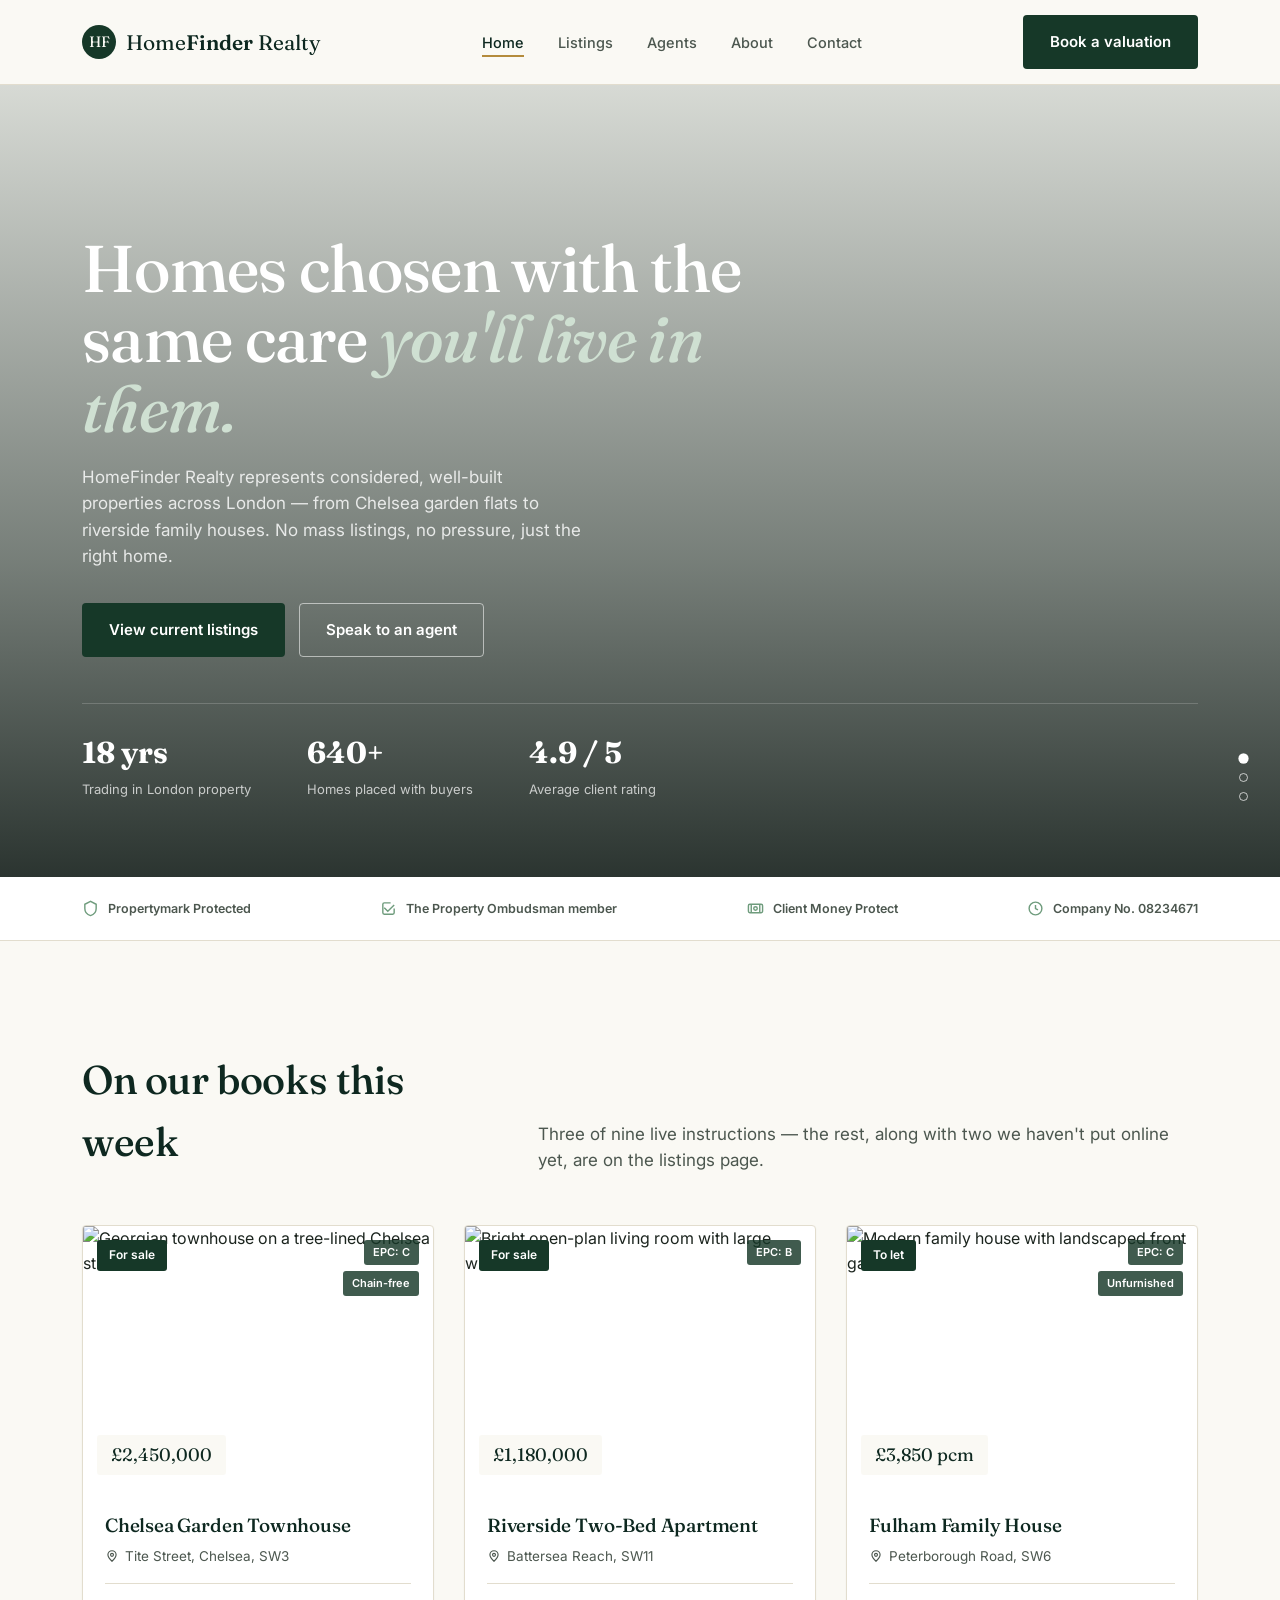
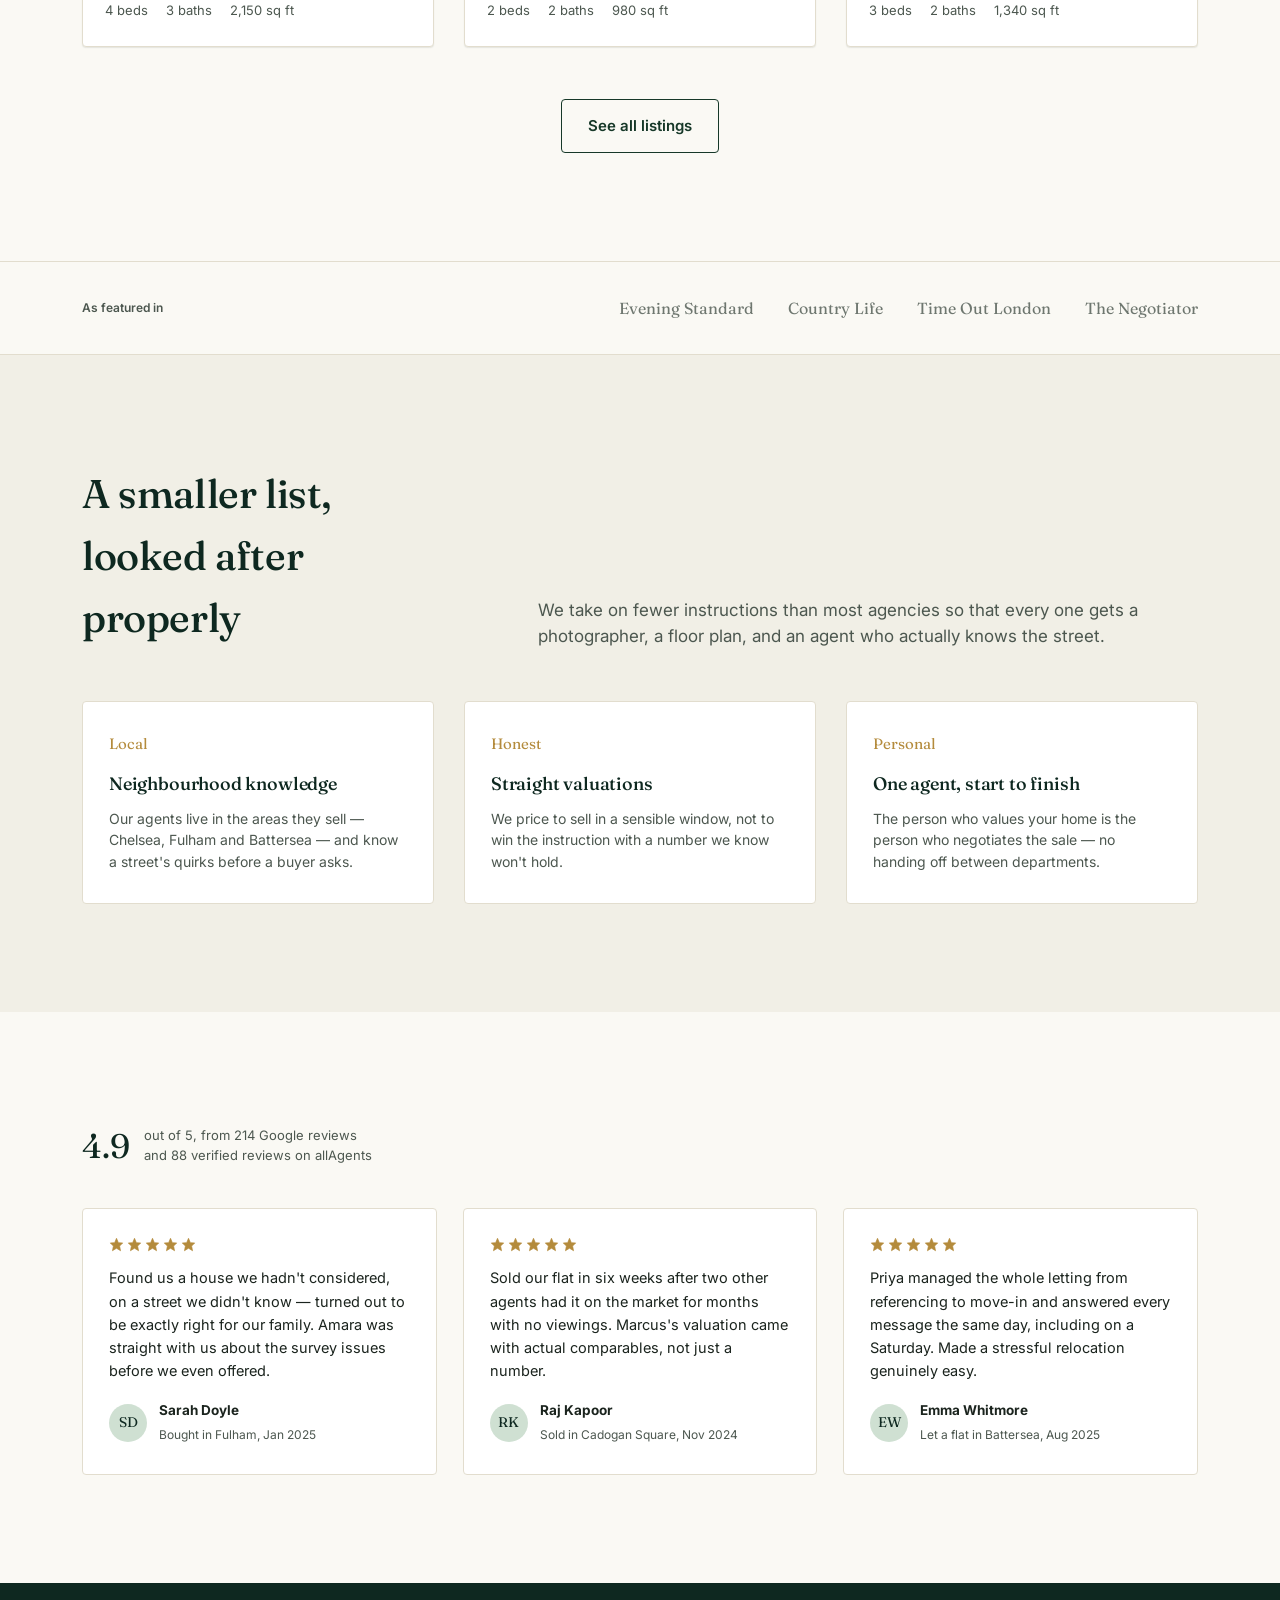
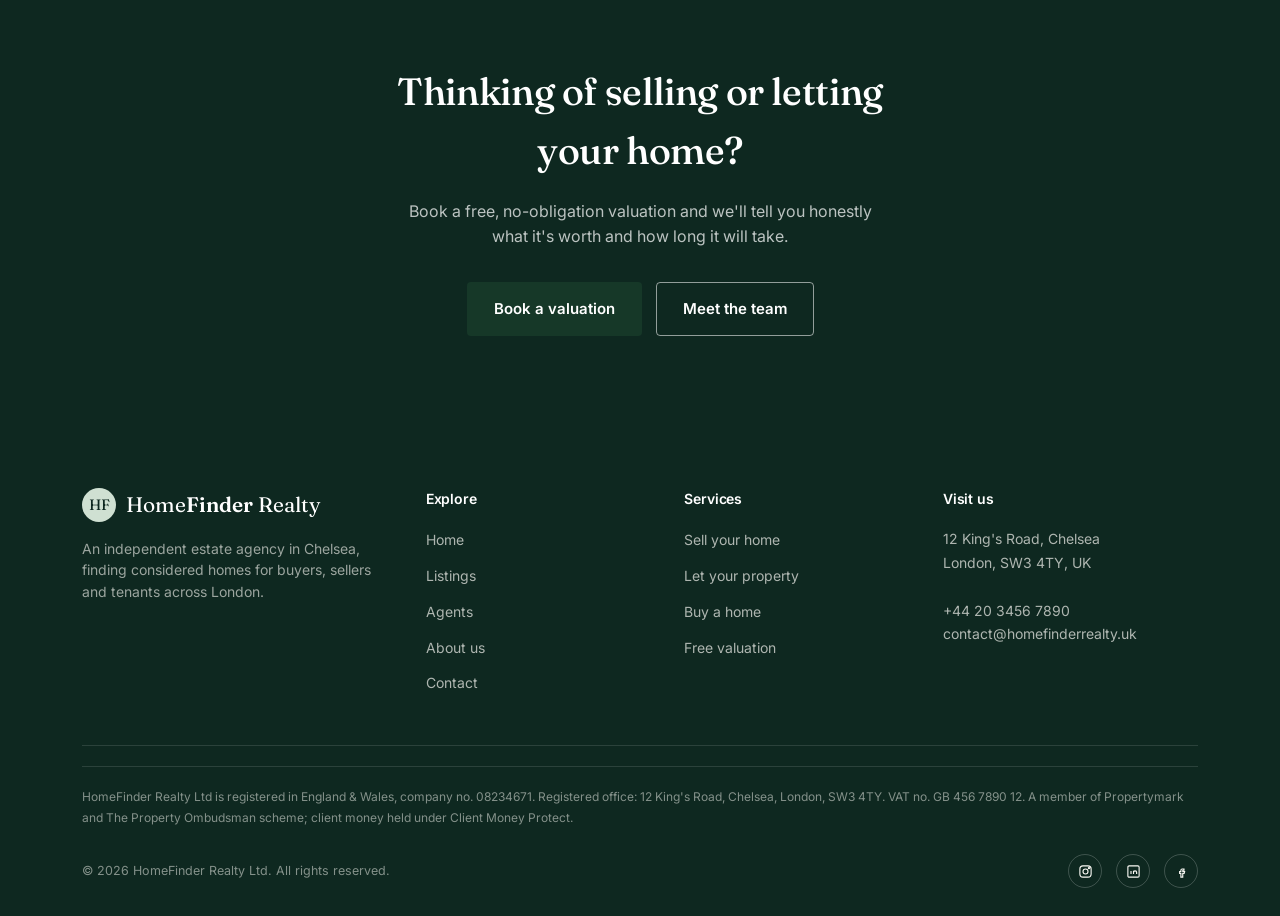
==== commit 7454156e: "Update contact email in index.html" ====
--- a/index.html
+++ b/index.html
@@ -314,7 +314,7 @@
           12 King's Road, Chelsea<br>
           London, SW3 4TY, UK<br><br>
           <a href="tel:+442034567890">+44 20 3456 7890</a><br>
-          <a href="mailto:info@homefinderrealty.co.uk">info@homefinderrealty.co.uk</a>
+          <a href="mailto:info@homefinderrealty.co.uk">contact@homefinderrealty.uk</a>
         </address>
       </div>
     </div>
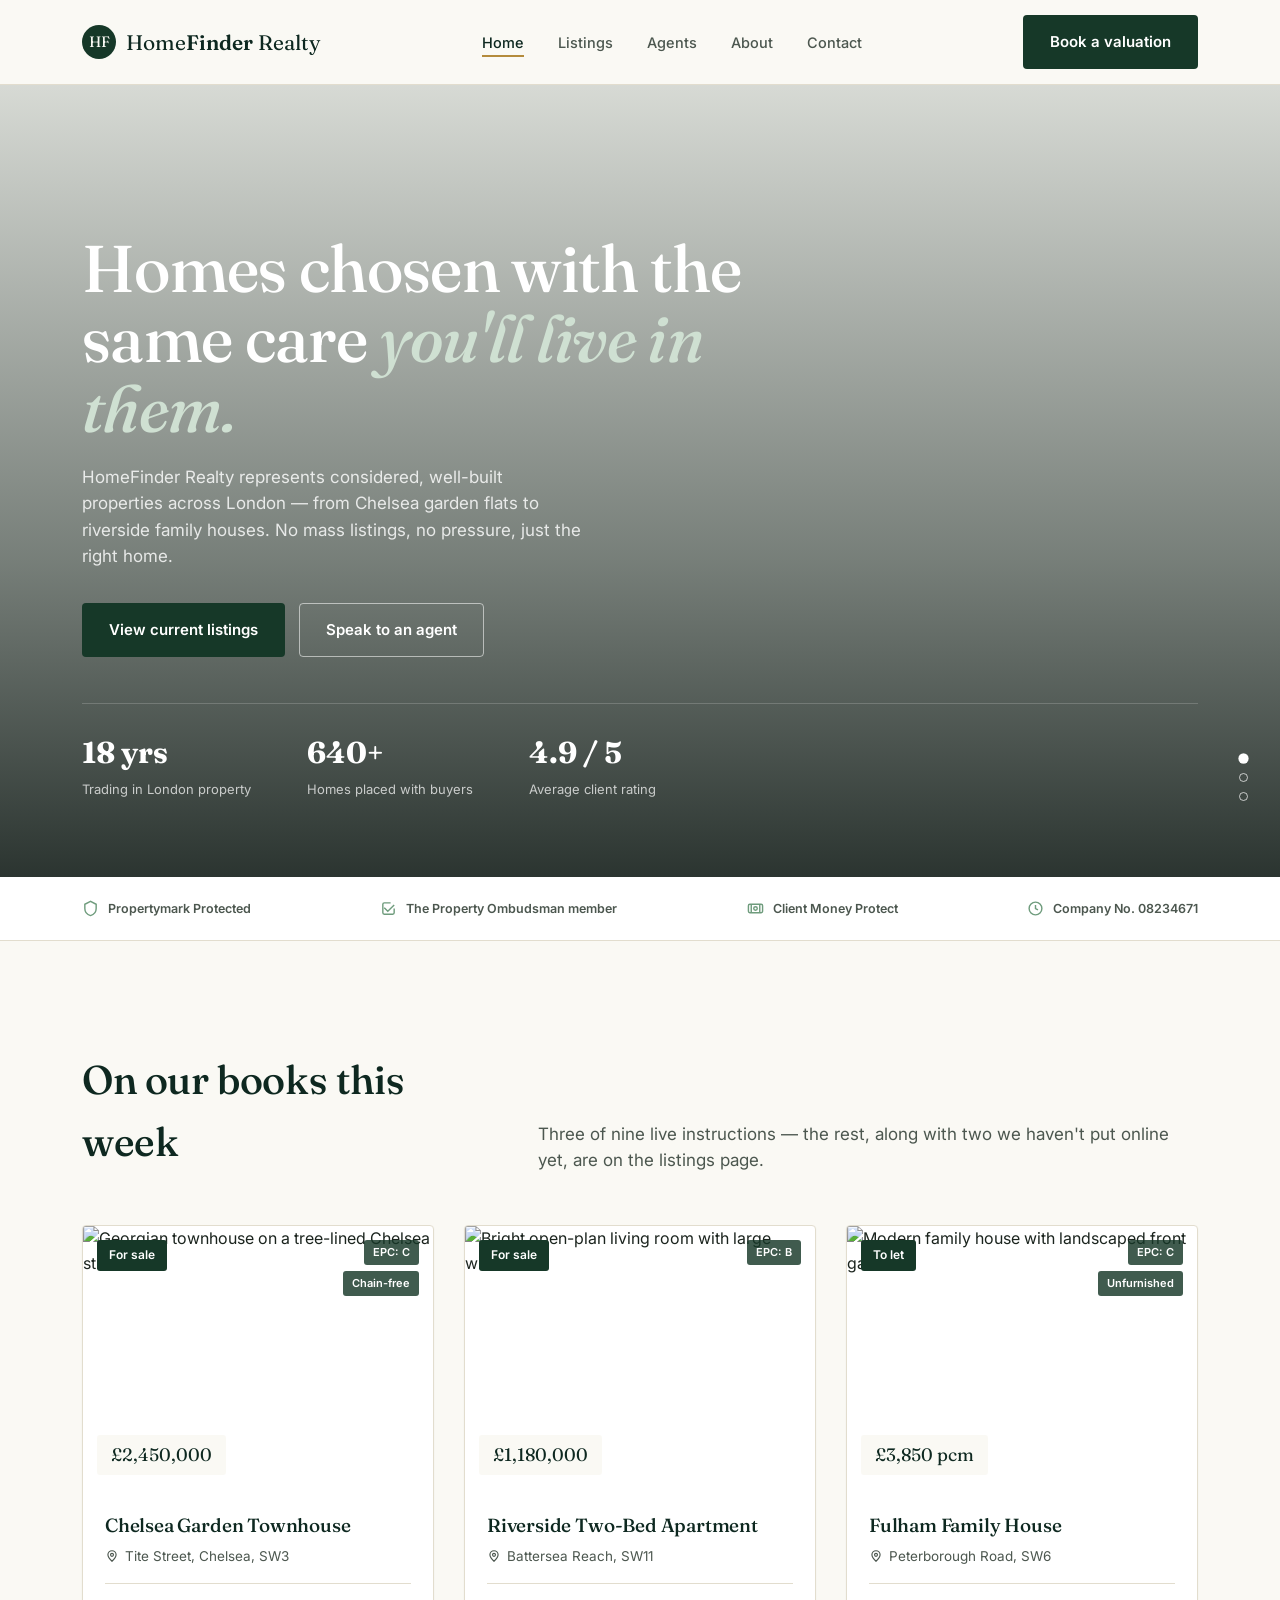
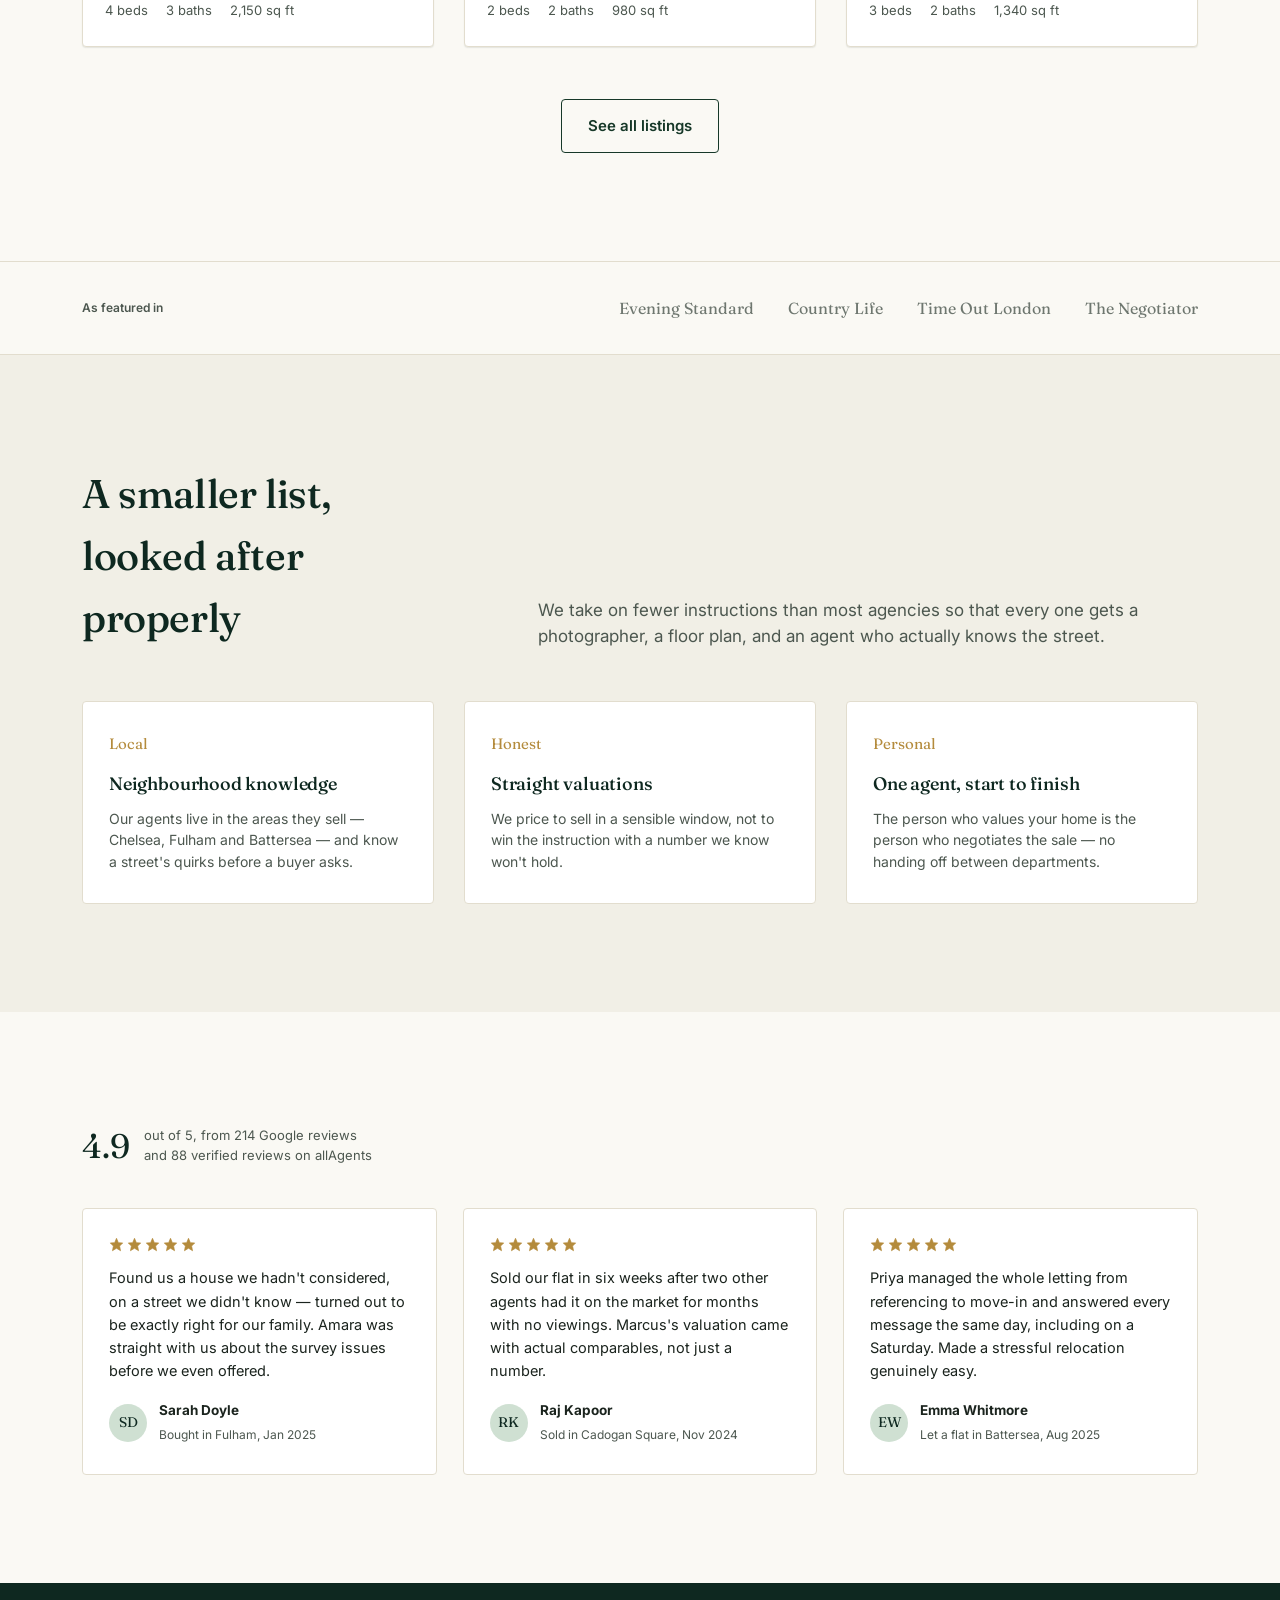
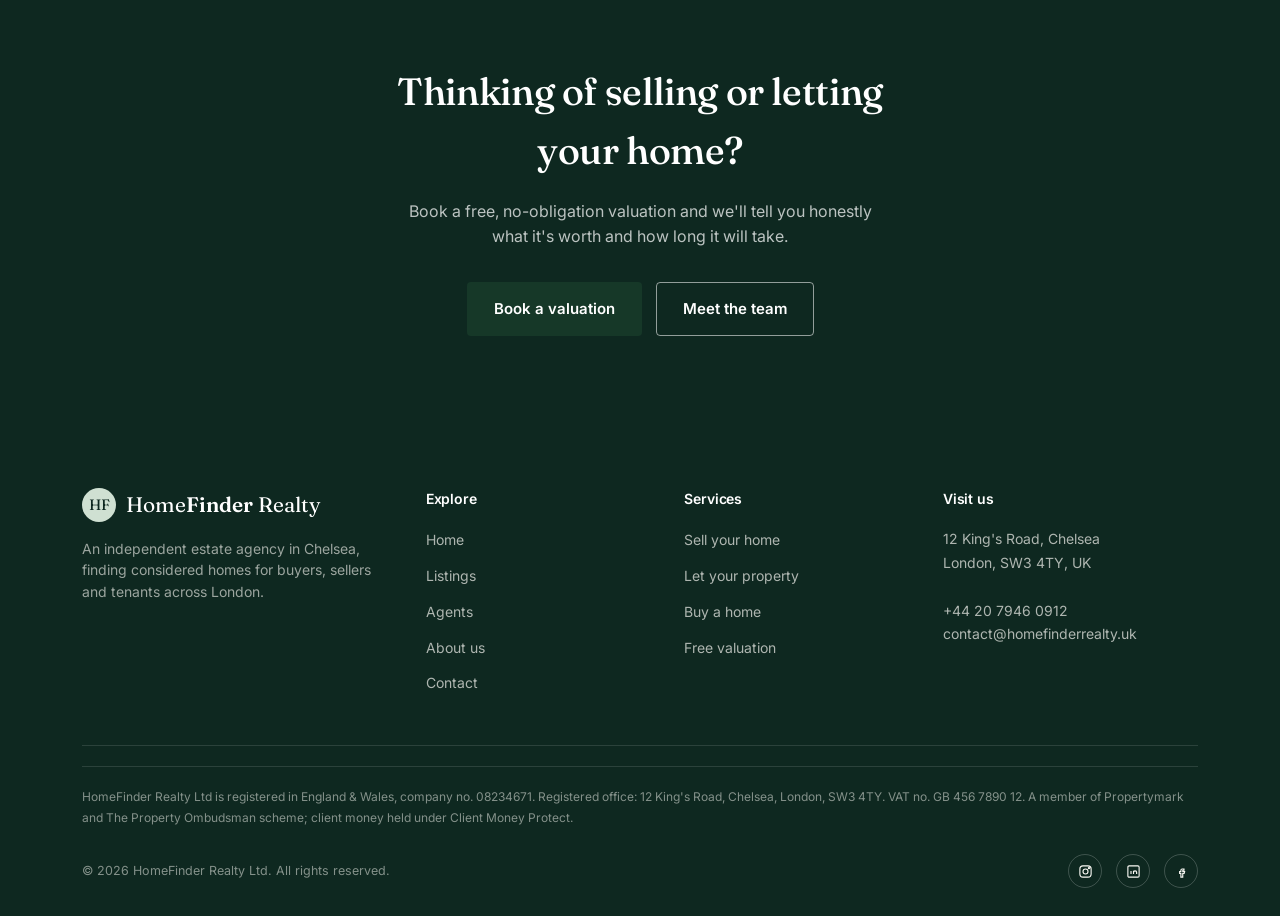
==== commit 45c582a0: "Update phone number in contact section" ====
--- a/index.html
+++ b/index.html
@@ -313,7 +313,7 @@
         <address>
           12 King's Road, Chelsea<br>
           London, SW3 4TY, UK<br><br>
-          <a href="tel:+442034567890">+44 20 3456 7890</a><br>
+          <a href="tel:+442034567890">+44 20 7946 0912</a><br>
           <a href="mailto:info@homefinderrealty.co.uk">contact@homefinderrealty.uk</a>
         </address>
       </div>
